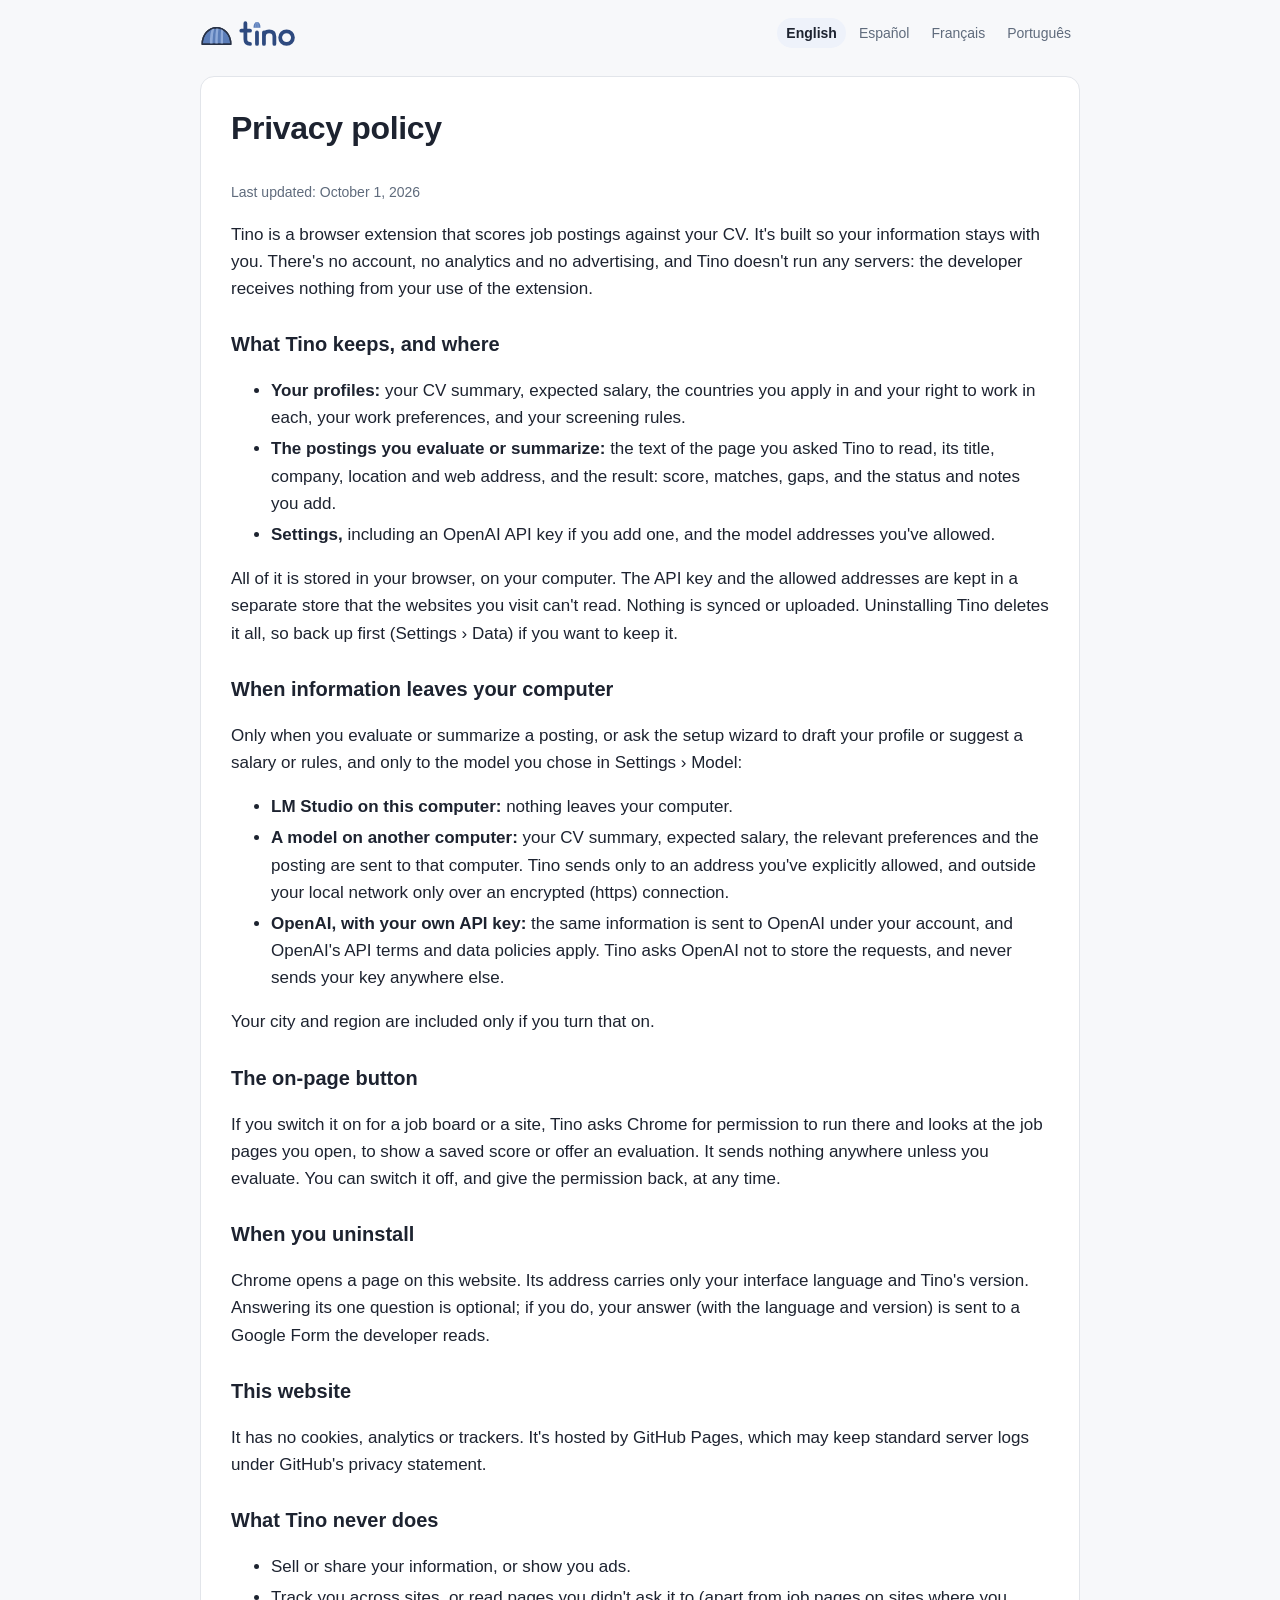
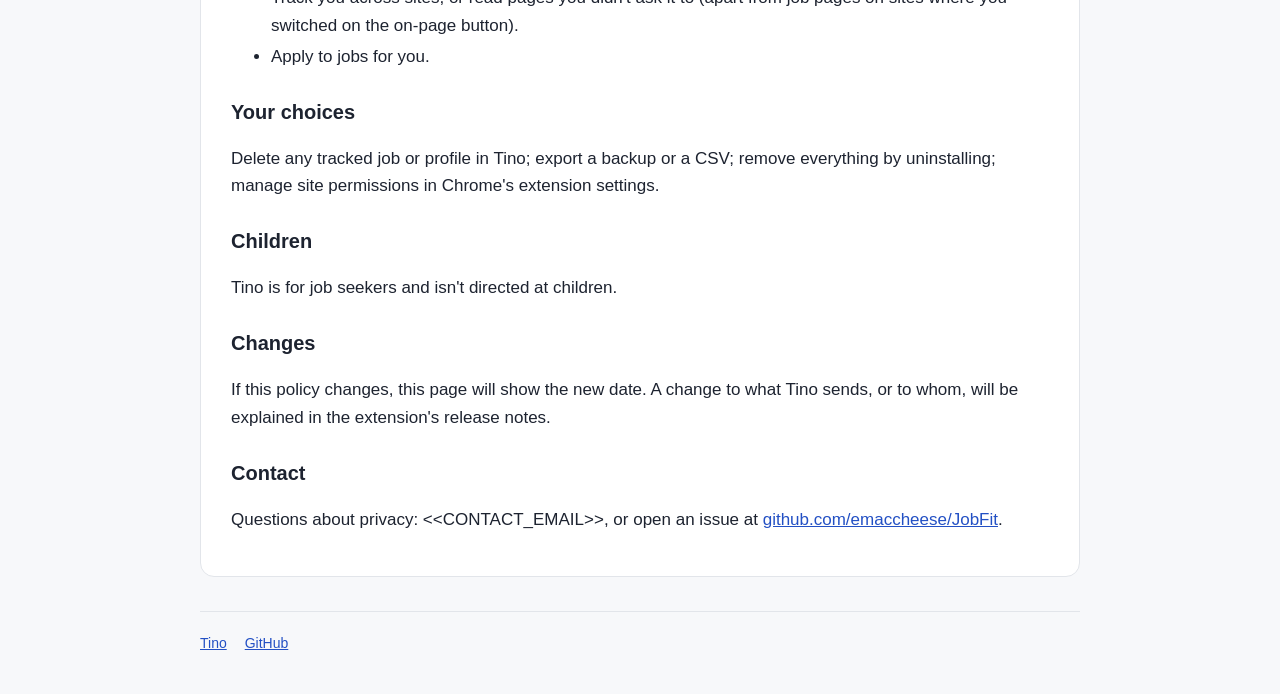
==== docs/privacy.html @ e21cdc2e "feat(brand): become Tino, the armadillo with good judgment, and get ready for the Web Store - New na" ====
<!doctype html>
<html lang="en">
<head>
<meta charset="utf-8">
<meta name="viewport" content="width=device-width, initial-scale=1">
<title>Privacy policy — Tino</title>
<meta name="title-es" content="Política de privacidad — Tino">
<meta name="title-fr" content="Politique de confidentialité — Tino">
<meta name="title-pt" content="Política de privacidade — Tino">
<link rel="icon" href="assets/tino-mark.svg" type="image/svg+xml">
<link rel="stylesheet" href="assets/site.css">
</head>
<body>
<div class="wrap">
  <header class="top">
    <a class="logo" href="./"><img class="logo-mark" src="assets/tino-mark.svg" alt=""><img class="logo-word" src="assets/wordmark.svg" alt="Tino"></a>
    <nav class="langs" aria-label="Language">
      <a data-switch="en" href="?lang=en" hreflang="en">English</a>
      <a data-switch="es" href="?lang=es" hreflang="es">Español</a>
      <a data-switch="fr" href="?lang=fr" hreflang="fr">Français</a>
      <a data-switch="pt" href="?lang=pt" hreflang="pt">Português</a>
    </nav>
  </header>

  <main>
    <!-- Placeholder: <<CONTACT_EMAIL>> is replaced with the dedicated address once it exists (store/checklist.md). -->

    <article class="doc" data-lang="en" lang="en">
      <h1>Privacy policy</h1>
      <p class="updated">Last updated: October 1, 2026</p>
      <p>Tino is a browser extension that scores job postings against your CV. It's built so your information stays with you. There's no account, no analytics and no advertising, and Tino doesn't run any servers: the developer receives nothing from your use of the extension.</p>

      <h2>What Tino keeps, and where</h2>
      <ul>
        <li><strong>Your profiles:</strong> your CV summary, expected salary, the countries you apply in and your right to work in each, your work preferences, and your screening rules.</li>
        <li><strong>The postings you evaluate or summarize:</strong> the text of the page you asked Tino to read, its title, company, location and web address, and the result: score, matches, gaps, and the status and notes you add.</li>
        <li><strong>Settings,</strong> including an OpenAI API key if you add one, and the model addresses you've allowed.</li>
      </ul>
      <p>All of it is stored in your browser, on your computer. The API key and the allowed addresses are kept in a separate store that the websites you visit can't read. Nothing is synced or uploaded. Uninstalling Tino deletes it all, so back up first (Settings › Data) if you want to keep it.</p>

      <h2>When information leaves your computer</h2>
      <p>Only when you evaluate or summarize a posting, or ask the setup wizard to draft your profile or suggest a salary or rules, and only to the model you chose in Settings › Model:</p>
      <ul>
        <li><strong>LM Studio on this computer:</strong> nothing leaves your computer.</li>
        <li><strong>A model on another computer:</strong> your CV summary, expected salary, the relevant preferences and the posting are sent to that computer. Tino sends only to an address you've explicitly allowed, and outside your local network only over an encrypted (https) connection.</li>
        <li><strong>OpenAI, with your own API key:</strong> the same information is sent to OpenAI under your account, and OpenAI's API terms and data policies apply. Tino asks OpenAI not to store the requests, and never sends your key anywhere else.</li>
      </ul>
      <p>Your city and region are included only if you turn that on.</p>

      <h2>The on-page button</h2>
      <p>If you switch it on for a job board or a site, Tino asks Chrome for permission to run there and looks at the job pages you open, to show a saved score or offer an evaluation. It sends nothing anywhere unless you evaluate. You can switch it off, and give the permission back, at any time.</p>

      <h2>When you uninstall</h2>
      <p>Chrome opens a page on this website. Its address carries only your interface language and Tino's version. Answering its one question is optional; if you do, your answer (with the language and version) is sent to a Google Form the developer reads.</p>

      <h2>This website</h2>
      <p>It has no cookies, analytics or trackers. It's hosted by GitHub Pages, which may keep standard server logs under GitHub's privacy statement.</p>

      <h2>What Tino never does</h2>
      <ul>
        <li>Sell or share your information, or show you ads.</li>
        <li>Track you across sites, or read pages you didn't ask it to (apart from job pages on sites where you switched on the on-page button).</li>
        <li>Apply to jobs for you.</li>
      </ul>

      <h2>Your choices</h2>
      <p>Delete any tracked job or profile in Tino; export a backup or a CSV; remove everything by uninstalling; manage site permissions in Chrome's extension settings.</p>

      <h2>Children</h2>
      <p>Tino is for job seekers and isn't directed at children.</p>

      <h2>Changes</h2>
      <p>If this policy changes, this page will show the new date. A change to what Tino sends, or to whom, will be explained in the extension's release notes.</p>

      <h2>Contact</h2>
      <p>Questions about privacy: &lt;&lt;CONTACT_EMAIL&gt;&gt;, or open an issue at <a href="https://github.com/emaccheese/JobFit/issues">github.com/emaccheese/JobFit</a>.</p>
    </article>

    <article class="doc" data-lang="es" lang="es">
      <h1>Política de privacidad</h1>
      <p class="updated">Última actualización: 1 de octubre de 2026</p>
      <p>Tino es una extensión del navegador que evalúa vacantes frente a tu CV. Está hecha para que tu información se quede contigo. No hay cuenta, ni analítica, ni publicidad, y Tino no opera ningún servidor: el desarrollador no recibe nada de tu uso de la extensión.</p>

      <h2>Qué guarda Tino, y dónde</h2>
      <ul>
        <li><strong>Tus perfiles:</strong> el resumen de tu CV, tu sueldo esperado, los países donde te postulas y tu permiso de trabajo en cada uno, tus preferencias de trabajo y tus reglas de filtrado.</li>
        <li><strong>Las vacantes que evalúas o resumes:</strong> el texto de la página que le pediste leer a Tino, su título, empresa, ubicación y dirección web, y el resultado: puntaje, coincidencias, brechas, y el estado y las notas que agregues.</li>
        <li><strong>La configuración,</strong> incluida una clave de API de OpenAI si agregas una, y las direcciones de modelo que hayas permitido.</li>
      </ul>
      <p>Todo se guarda en tu navegador, en tu computadora. La clave de API y las direcciones permitidas se guardan en un almacén aparte que los sitios que visitas no pueden leer. Nada se sincroniza ni se sube. Desinstalar Tino lo borra todo, así que haz un respaldo antes (Configuración › Datos) si quieres conservarlo.</p>

      <h2>Cuándo sale información de tu computadora</h2>
      <p>Solo cuando evalúas o resumes una vacante, o le pides al asistente de configuración que redacte tu perfil o sugiera un sueldo o reglas, y solo hacia el modelo que elegiste en Configuración › Modelo:</p>
      <ul>
        <li><strong>LM Studio en esta computadora:</strong> nada sale de tu computadora.</li>
        <li><strong>Un modelo en otra computadora:</strong> el resumen de tu CV, tu sueldo esperado, las preferencias relevantes y la vacante se envían a esa computadora. Tino solo envía a una dirección que hayas permitido expresamente y, fuera de tu red local, solo por una conexión cifrada (https).</li>
        <li><strong>OpenAI, con tu propia clave de API:</strong> la misma información se envía a OpenAI bajo tu cuenta, y aplican los términos y las políticas de datos de la API de OpenAI. Tino le pide a OpenAI que no guarde las solicitudes, y nunca envía tu clave a ningún otro lugar.</li>
      </ul>
      <p>Tu ciudad y región solo se incluyen si activas esa opción.</p>

      <h2>El botón en la página</h2>
      <p>Si lo activas para un portal de empleo o un sitio, Tino le pide permiso a Chrome para funcionar ahí y mira las vacantes que abres, para mostrar un puntaje guardado u ofrecer una evaluación. No envía nada a ningún lado a menos que evalúes. Puedes desactivarlo, y devolver el permiso, cuando quieras.</p>

      <h2>Cuando desinstalas</h2>
      <p>Chrome abre una página de este sitio. Su dirección lleva solo el idioma de la interfaz y la versión de Tino. Responder su única pregunta es opcional; si lo haces, tu respuesta (con el idioma y la versión) se envía a un formulario de Google que lee el desarrollador.</p>

      <h2>Este sitio web</h2>
      <p>No tiene cookies, analítica ni rastreadores. Está alojado en GitHub Pages, que puede guardar registros estándar del servidor según la declaración de privacidad de GitHub.</p>

      <h2>Lo que Tino nunca hace</h2>
      <ul>
        <li>Vender o compartir tu información, ni mostrarte anuncios.</li>
        <li>Rastrearte entre sitios, ni leer páginas que no le pediste (salvo las vacantes en sitios donde activaste el botón en la página).</li>
        <li>Postularse a empleos por ti.</li>
      </ul>

      <h2>Tus opciones</h2>
      <p>Borra cualquier empleo guardado o perfil en Tino; exporta un respaldo o un CSV; elimina todo desinstalando; administra los permisos de los sitios en la configuración de extensiones de Chrome.</p>

      <h2>Menores</h2>
      <p>Tino es para personas que buscan empleo y no está dirigido a menores.</p>

      <h2>Cambios</h2>
      <p>Si esta política cambia, esta página mostrará la nueva fecha. Un cambio en lo que Tino envía, o a quién, se explicará en las notas de la versión de la extensión.</p>

      <h2>Contacto</h2>
      <p>Preguntas sobre privacidad: &lt;&lt;CONTACT_EMAIL&gt;&gt;, o abre un issue en <a href="https://github.com/emaccheese/JobFit/issues">github.com/emaccheese/JobFit</a>.</p>
    </article>

    <article class="doc" data-lang="fr" lang="fr">
      <h1>Politique de confidentialité</h1>
      <p class="updated">Dernière mise à jour : 1er octobre 2026</p>
      <p>Tino est une extension de navigateur qui évalue des offres d'emploi par rapport à votre CV. Elle est conçue pour que vos informations restent chez vous. Pas de compte, pas d'analytique, pas de publicité, et Tino ne fait tourner aucun serveur : le développeur ne reçoit rien de votre utilisation de l'extension.</p>

      <h2>Ce que Tino conserve, et où</h2>
      <ul>
        <li><strong>Vos profils :</strong> le résumé de votre CV, votre salaire attendu, les pays où vous postulez et votre droit de travailler dans chacun, vos préférences de travail et vos règles de filtrage.</li>
        <li><strong>Les offres que vous évaluez ou résumez :</strong> le texte de la page que vous avez demandé à Tino de lire, son titre, l'entreprise, le lieu et l'adresse web, et le résultat : note, atouts, lacunes, ainsi que le statut et les notes que vous ajoutez.</li>
        <li><strong>Les paramètres,</strong> y compris une clé d'API OpenAI si vous en ajoutez une, et les adresses de modèle que vous avez autorisées.</li>
      </ul>
      <p>Tout est stocké dans votre navigateur, sur votre ordinateur. La clé d'API et les adresses autorisées sont conservées dans un espace séparé que les sites que vous visitez ne peuvent pas lire. Rien n'est synchronisé ni envoyé. Désinstaller Tino efface tout : faites une sauvegarde avant (Paramètres › Données) si vous voulez le garder.</p>

      <h2>Quand des informations quittent votre ordinateur</h2>
      <p>Seulement quand vous évaluez ou résumez une offre, ou que vous demandez à l'assistant de configuration de rédiger votre profil ou de suggérer un salaire ou des règles, et seulement vers le modèle choisi dans Paramètres › Modèle :</p>
      <ul>
        <li><strong>LM Studio sur cet ordinateur :</strong> rien ne quitte votre ordinateur.</li>
        <li><strong>Un modèle sur un autre ordinateur :</strong> le résumé de votre CV, votre salaire attendu, les préférences utiles et l'offre sont envoyés à cet ordinateur. Tino n'envoie qu'à une adresse que vous avez explicitement autorisée et, hors de votre réseau local, uniquement par une connexion chiffrée (https).</li>
        <li><strong>OpenAI, avec votre propre clé d'API :</strong> les mêmes informations sont envoyées à OpenAI sous votre compte, et les conditions et politiques de données de l'API d'OpenAI s'appliquent. Tino demande à OpenAI de ne pas conserver les requêtes, et n'envoie jamais votre clé ailleurs.</li>
      </ul>
      <p>Votre ville et votre région ne sont incluses que si vous activez cette option.</p>

      <h2>Le bouton sur la page</h2>
      <p>Si vous l'activez pour un site d'emploi, Tino demande à Chrome la permission d'y fonctionner et regarde les offres que vous ouvrez, pour afficher une note enregistrée ou proposer une évaluation. Il n'envoie rien tant que vous n'évaluez pas. Vous pouvez le désactiver, et rendre la permission, à tout moment.</p>

      <h2>Quand vous désinstallez</h2>
      <p>Chrome ouvre une page de ce site. Son adresse ne contient que la langue de l'interface et la version de Tino. Répondre à son unique question est facultatif ; si vous le faites, votre réponse (avec la langue et la version) est envoyée à un formulaire Google que lit le développeur.</p>

      <h2>Ce site web</h2>
      <p>Il n'a ni cookies, ni analytique, ni traceurs. Il est hébergé par GitHub Pages, qui peut conserver des journaux de serveur standard selon la déclaration de confidentialité de GitHub.</p>

      <h2>Ce que Tino ne fait jamais</h2>
      <ul>
        <li>Vendre ou partager vos informations, ni vous montrer de la publicité.</li>
        <li>Vous suivre d'un site à l'autre, ni lire des pages que vous ne lui avez pas demandées (sauf les offres sur les sites où vous avez activé le bouton sur la page).</li>
        <li>Postuler à votre place.</li>
      </ul>

      <h2>Vos choix</h2>
      <p>Supprimez toute offre suivie ou tout profil dans Tino ; exportez une sauvegarde ou un CSV ; effacez tout en désinstallant ; gérez les permissions des sites dans les paramètres des extensions de Chrome.</p>

      <h2>Enfants</h2>
      <p>Tino s'adresse aux personnes en recherche d'emploi et ne vise pas les enfants.</p>

      <h2>Modifications</h2>
      <p>Si cette politique change, cette page indiquera la nouvelle date. Tout changement dans ce que Tino envoie, ou à qui, sera expliqué dans les notes de version de l'extension.</p>

      <h2>Contact</h2>
      <p>Questions sur la confidentialité : &lt;&lt;CONTACT_EMAIL&gt;&gt;, ou ouvrez un ticket sur <a href="https://github.com/emaccheese/JobFit/issues">github.com/emaccheese/JobFit</a>.</p>
    </article>

    <article class="doc" data-lang="pt" lang="pt">
      <h1>Política de privacidade</h1>
      <p class="updated">Última atualização: 1º de outubro de 2026</p>
      <p>O Tino é uma extensão de navegador que avalia vagas em relação ao seu CV. Ele foi feito para que suas informações fiquem com você. Não há conta, nem análise de uso, nem publicidade, e o Tino não opera nenhum servidor: o desenvolvedor não recebe nada do seu uso da extensão.</p>

      <h2>O que o Tino guarda, e onde</h2>
      <ul>
        <li><strong>Seus perfis:</strong> o resumo do seu CV, a pretensão salarial, os países onde você se candidata e sua autorização de trabalho em cada um, suas preferências de trabalho e suas regras de filtragem.</li>
        <li><strong>As vagas que você avalia ou resume:</strong> o texto da página que você pediu para o Tino ler, o título, a empresa, o local e o endereço web, e o resultado: nota, pontos fortes, lacunas, e o status e as notas que você adicionar.</li>
        <li><strong>As configurações,</strong> incluindo uma chave de API da OpenAI se você adicionar uma, e os endereços de modelo que você permitiu.</li>
      </ul>
      <p>Tudo fica guardado no seu navegador, no seu computador. A chave de API e os endereços permitidos ficam em um armazenamento separado que os sites que você visita não conseguem ler. Nada é sincronizado nem enviado. Desinstalar o Tino apaga tudo, então faça um backup antes (Configurações › Dados) se quiser manter.</p>

      <h2>Quando informações saem do seu computador</h2>
      <p>Somente quando você avalia ou resume uma vaga, ou pede ao assistente de configuração para redigir seu perfil ou sugerir um salário ou regras, e somente para o modelo que você escolheu em Configurações › Modelo:</p>
      <ul>
        <li><strong>LM Studio neste computador:</strong> nada sai do seu computador.</li>
        <li><strong>Um modelo em outro computador:</strong> o resumo do seu CV, a pretensão salarial, as preferências relevantes e a vaga são enviados para esse computador. O Tino só envia para um endereço que você permitiu explicitamente e, fora da sua rede local, somente por uma conexão criptografada (https).</li>
        <li><strong>OpenAI, com sua própria chave de API:</strong> as mesmas informações são enviadas à OpenAI na sua conta, e valem os termos e as políticas de dados da API da OpenAI. O Tino pede à OpenAI que não guarde as solicitações, e nunca envia sua chave para nenhum outro lugar.</li>
      </ul>
      <p>Sua cidade e região só são incluídas se você ativar essa opção.</p>

      <h2>O botão na página</h2>
      <p>Se você o ativar para um site de vagas, o Tino pede permissão ao Chrome para funcionar ali e olha as vagas que você abre, para mostrar uma nota salva ou oferecer uma avaliação. Ele não envia nada para lugar nenhum a menos que você avalie. Você pode desativá-lo, e devolver a permissão, quando quiser.</p>

      <h2>Quando você desinstala</h2>
      <p>O Chrome abre uma página deste site. O endereço leva apenas o idioma da interface e a versão do Tino. Responder à única pergunta é opcional; se você responder, sua resposta (com o idioma e a versão) é enviada a um formulário do Google que o desenvolvedor lê.</p>

      <h2>Este site</h2>
      <p>Não tem cookies, análise de uso nem rastreadores. É hospedado pelo GitHub Pages, que pode manter registros padrão de servidor conforme a declaração de privacidade do GitHub.</p>

      <h2>O que o Tino nunca faz</h2>
      <ul>
        <li>Vender ou compartilhar suas informações, nem mostrar anúncios.</li>
        <li>Rastrear você entre sites, nem ler páginas que você não pediu (exceto as vagas em sites onde você ativou o botão na página).</li>
        <li>Candidatar-se a vagas por você.</li>
      </ul>

      <h2>Suas escolhas</h2>
      <p>Apague qualquer vaga acompanhada ou perfil no Tino; exporte um backup ou um CSV; remova tudo desinstalando; gerencie as permissões dos sites nas configurações de extensões do Chrome.</p>

      <h2>Crianças</h2>
      <p>O Tino é para quem busca emprego e não é direcionado a crianças.</p>

      <h2>Mudanças</h2>
      <p>Se esta política mudar, esta página mostrará a nova data. Uma mudança no que o Tino envia, ou para quem, será explicada nas notas de versão da extensão.</p>

      <h2>Contato</h2>
      <p>Dúvidas sobre privacidade: &lt;&lt;CONTACT_EMAIL&gt;&gt;, ou abra uma issue em <a href="https://github.com/emaccheese/JobFit/issues">github.com/emaccheese/JobFit</a>.</p>
    </article>
  </main>

  <footer>
    <a href="./">Tino</a>
    <a href="https://github.com/emaccheese/JobFit">GitHub</a>
  </footer>
</div>
<script src="assets/site.js"></script>
</body>
</html>
---- docs/assets/site.css ----
/* Tino's public site (GitHub Pages, served from docs/). The brand palette
   (brand/brand.md); no web fonts, no trackers, no external requests. */
:root {
  color-scheme: light;
  --page: #f7f8fa;
  --card: #ffffff;
  --text: #1d2330;
  --muted: #5f6b7c;
  --line: #e2e5ea;
  --accent: #2350c4;     /* Tino blue: 6.96:1 with white */
  --accent-fg: #2350c4;
  --denim: #5b7db8;
  --denim-soft: #eef2fa;
  --coral: #e8907a;
  --sand: #ebcfaa;
  --radius: 14px;
  --font: -apple-system, BlinkMacSystemFont, "Segoe UI", Roboto, "Helvetica Neue", Arial, sans-serif;
}
@media (prefers-color-scheme: dark) {
  :root {
    color-scheme: dark;
    --page: #14171c;
    --card: #1c2027;
    --text: #e6e9ee;
    --muted: #a3acba;
    --line: #2e343d;
    --accent-fg: #8ab4f8;
    --denim-soft: #1f2a3d;
  }
}
* { box-sizing: border-box; }
html { -webkit-text-size-adjust: 100%; }
body { margin: 0; background: var(--page); color: var(--text); font: 17px/1.6 var(--font); }
a { color: var(--accent-fg); }
a:focus-visible, button:focus-visible, input:focus-visible { outline: 3px solid var(--accent-fg); outline-offset: 2px; border-radius: 4px; }
.wrap { max-width: 920px; margin: 0 auto; padding: 0 20px; }
.top { display: flex; align-items: center; justify-content: space-between; gap: 12px; padding: 18px 0; }
.logo { display: inline-flex; align-items: flex-end; gap: 6px; text-decoration: none; }
.logo .logo-mark { height: 22px; margin-bottom: 1px; }
.logo .logo-word { height: 30px; }
.langs { display: flex; gap: 4px; flex-wrap: wrap; }
.langs a { padding: 4px 9px; border-radius: 999px; font-size: 14px; text-decoration: none; color: var(--muted); }
.langs a[aria-current="true"] { background: var(--denim-soft); color: var(--text); font-weight: 600; }
.hero { display: grid; grid-template-columns: 1.1fr .9fr; align-items: center; gap: 28px; padding: 26px 0 30px; }
.hero h1 { font-size: clamp(32px, 6vw, 52px); line-height: 1.08; margin: 0 0 14px; letter-spacing: -.02em; }
.hero p { font-size: 19px; color: var(--muted); margin: 0 0 22px; }
.hero img { width: 100%; max-width: 380px; justify-self: center; }
.btn { display: inline-block; padding: 12px 20px; border-radius: 10px; background: var(--accent); color: #fff; font-weight: 700; text-decoration: none; }
.btn.secondary { background: transparent; color: var(--accent-fg); border: 2px solid currentColor; margin-left: 8px; }
.note { font-size: 14px; color: var(--muted); margin-top: 10px; }
.cards { display: grid; grid-template-columns: repeat(3, 1fr); gap: 16px; margin: 10px 0 34px; }
.card { background: var(--card); border: 1px solid var(--line); border-radius: var(--radius); padding: 18px; }
.card h2, .card h3 { margin: 0 0 6px; font-size: 18px; }
.card p { margin: 0; color: var(--muted); font-size: 16px; }
.step-n { display: inline-grid; place-items: center; width: 28px; height: 28px; border-radius: 50%; background: var(--denim-soft); color: var(--text); font-weight: 700; margin-bottom: 8px; }
.promise { display: grid; grid-template-columns: 180px 1fr; gap: 24px; align-items: center; background: var(--card); border: 1px solid var(--line); border-radius: var(--radius); padding: 22px; margin-bottom: 34px; }
.promise img { width: 100%; }
.promise h2 { margin: 0 0 8px; }
.promise ul { margin: 0; padding-left: 20px; color: var(--muted); }
footer { border-top: 1px solid var(--line); padding: 20px 0 40px; color: var(--muted); font-size: 14px; display: flex; gap: 18px; flex-wrap: wrap; }
.doc { background: var(--card); border: 1px solid var(--line); border-radius: var(--radius); padding: 26px 30px; margin: 10px 0 34px; }
.doc h1 { margin-top: 0; font-size: 32px; letter-spacing: -.01em; }
.doc h2 { font-size: 20px; margin: 26px 0 6px; }
.doc .updated { color: var(--muted); font-size: 14px; }
.doc li { margin: 4px 0; }
.choices { display: grid; gap: 8px; margin: 16px 0; }
.choices label { display: flex; gap: 10px; align-items: center; background: var(--card); border: 1px solid var(--line); border-radius: 10px; padding: 12px 14px; cursor: pointer; }
.choices input { accent-color: var(--accent); width: 18px; height: 18px; }
textarea { width: 100%; min-height: 90px; font: inherit; padding: 10px; border-radius: 10px; border: 1px solid var(--line); background: var(--card); color: var(--text); }
button.btn { border: 0; font: inherit; font-weight: 700; cursor: pointer; }
[hidden] { display: none !important; }
.sr-only { position: absolute !important; width: 1px; height: 1px; margin: -1px; overflow: hidden; clip: rect(0 0 0 0); white-space: nowrap; border: 0; }
/* Before the language script runs (or without it), English only. */
html:not(.js) [data-lang]:not([data-lang="en"]) { display: none; }
@media (max-width: 760px) {
  .hero { grid-template-columns: 1fr; }
  .hero img { max-width: 260px; }
  .cards { grid-template-columns: 1fr; }
  .promise { grid-template-columns: 1fr; text-align: left; }
  .promise img { max-width: 140px; }
  .btn.secondary { margin: 10px 0 0; }
}
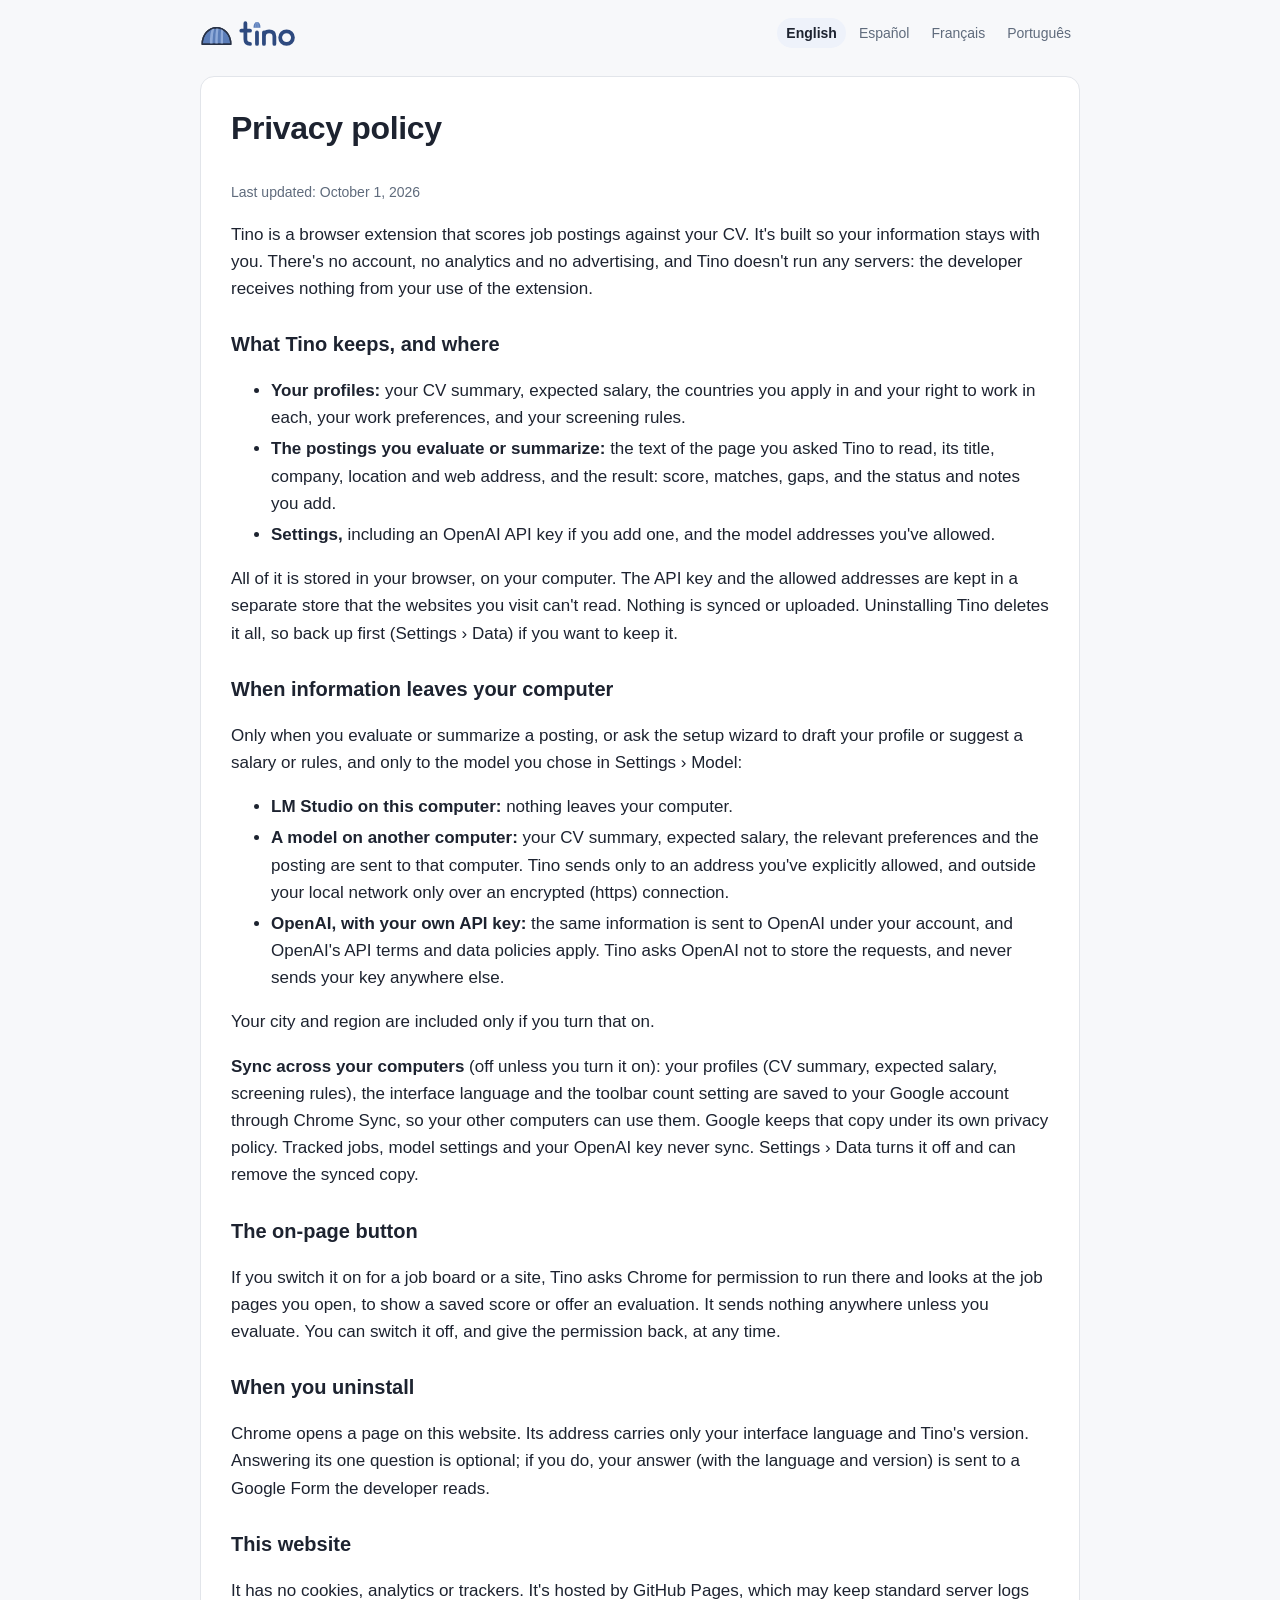
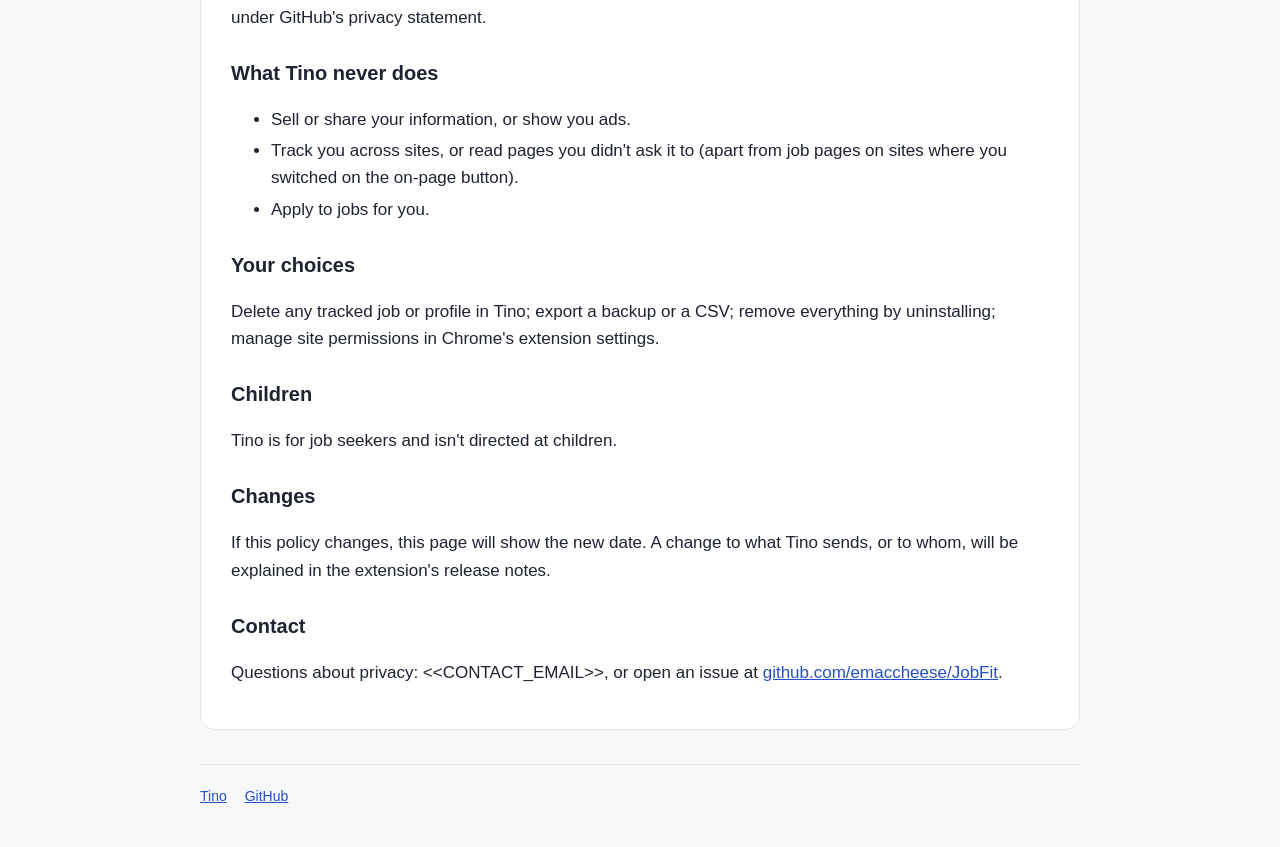
==== commit c6c212a9: "feat(sync): sync profiles and preferences across computers through the Chrome account (opt-in) - syn" ====
--- a/docs/privacy.html
+++ b/docs/privacy.html
@@ -46,6 +46,7 @@
         <li><strong>OpenAI, with your own API key:</strong> the same information is sent to OpenAI under your account, and OpenAI's API terms and data policies apply. Tino asks OpenAI not to store the requests, and never sends your key anywhere else.</li>
       </ul>
       <p>Your city and region are included only if you turn that on.</p>
+      <p><strong>Sync across your computers</strong> (off unless you turn it on): your profiles (CV summary, expected salary, screening rules), the interface language and the toolbar count setting are saved to your Google account through Chrome Sync, so your other computers can use them. Google keeps that copy under its own privacy policy. Tracked jobs, model settings and your OpenAI key never sync. Settings › Data turns it off and can remove the synced copy.</p>
 
       <h2>The on-page button</h2>
       <p>If you switch it on for a job board or a site, Tino asks Chrome for permission to run there and looks at the job pages you open, to show a saved score or offer an evaluation. It sends nothing anywhere unless you evaluate. You can switch it off, and give the permission back, at any time.</p>
@@ -97,6 +98,7 @@
         <li><strong>OpenAI, con tu propia clave de API:</strong> la misma información se envía a OpenAI bajo tu cuenta, y aplican los términos y las políticas de datos de la API de OpenAI. Tino le pide a OpenAI que no guarde las solicitudes, y nunca envía tu clave a ningún otro lugar.</li>
       </ul>
       <p>Tu ciudad y región solo se incluyen si activas esa opción.</p>
+      <p><strong>Sincronizar entre tus computadoras</strong> (desactivado salvo que lo actives): tus perfiles (resumen del CV, sueldo esperado, reglas de filtrado), el idioma y el ajuste del conteo del icono se guardan en tu cuenta de Google mediante la sincronización de Chrome, para que tus otras computadoras puedan usarlos. Google guarda esa copia según su propia política de privacidad. Los empleos guardados, la configuración del modelo y tu clave de OpenAI nunca se sincronizan. En Configuración › Datos puedes desactivarlo y quitar la copia sincronizada.</p>
 
       <h2>El botón en la página</h2>
       <p>Si lo activas para un portal de empleo o un sitio, Tino le pide permiso a Chrome para funcionar ahí y mira las vacantes que abres, para mostrar un puntaje guardado u ofrecer una evaluación. No envía nada a ningún lado a menos que evalúes. Puedes desactivarlo, y devolver el permiso, cuando quieras.</p>
@@ -148,6 +150,7 @@
         <li><strong>OpenAI, avec votre propre clé d'API :</strong> les mêmes informations sont envoyées à OpenAI sous votre compte, et les conditions et politiques de données de l'API d'OpenAI s'appliquent. Tino demande à OpenAI de ne pas conserver les requêtes, et n'envoie jamais votre clé ailleurs.</li>
       </ul>
       <p>Votre ville et votre région ne sont incluses que si vous activez cette option.</p>
+      <p><strong>Synchroniser entre vos ordinateurs</strong> (désactivé sauf si vous l'activez) : vos profils (résumé du CV, salaire attendu, règles de filtrage), la langue et le réglage du compteur de l'icône sont enregistrés dans votre compte Google via la synchronisation de Chrome, pour que vos autres ordinateurs puissent les utiliser. Google conserve cette copie selon sa propre politique de confidentialité. Les offres suivies, les réglages du modèle et votre clé OpenAI ne sont jamais synchronisés. Paramètres › Données permet de la désactiver et de supprimer la copie synchronisée.</p>
 
       <h2>Le bouton sur la page</h2>
       <p>Si vous l'activez pour un site d'emploi, Tino demande à Chrome la permission d'y fonctionner et regarde les offres que vous ouvrez, pour afficher une note enregistrée ou proposer une évaluation. Il n'envoie rien tant que vous n'évaluez pas. Vous pouvez le désactiver, et rendre la permission, à tout moment.</p>
@@ -199,6 +202,7 @@
         <li><strong>OpenAI, com sua própria chave de API:</strong> as mesmas informações são enviadas à OpenAI na sua conta, e valem os termos e as políticas de dados da API da OpenAI. O Tino pede à OpenAI que não guarde as solicitações, e nunca envia sua chave para nenhum outro lugar.</li>
       </ul>
       <p>Sua cidade e região só são incluídas se você ativar essa opção.</p>
+      <p><strong>Sincronizar entre seus computadores</strong> (desativado, a menos que você ative): seus perfis (resumo do CV, salário esperado, regras de triagem), o idioma e a configuração da contagem do ícone são salvos na sua conta do Google pela sincronização do Chrome, para que seus outros computadores possam usá-los. O Google guarda essa cópia conforme a própria política de privacidade. As vagas acompanhadas, as configurações do modelo e sua chave da OpenAI nunca são sincronizadas. Em Configurações › Dados você pode desativar e remover a cópia sincronizada.</p>
 
       <h2>O botão na página</h2>
       <p>Se você o ativar para um site de vagas, o Tino pede permissão ao Chrome para funcionar ali e olha as vagas que você abre, para mostrar uma nota salva ou oferecer uma avaliação. Ele não envia nada para lugar nenhum a menos que você avalie. Você pode desativá-lo, e devolver a permissão, quando quiser.</p>
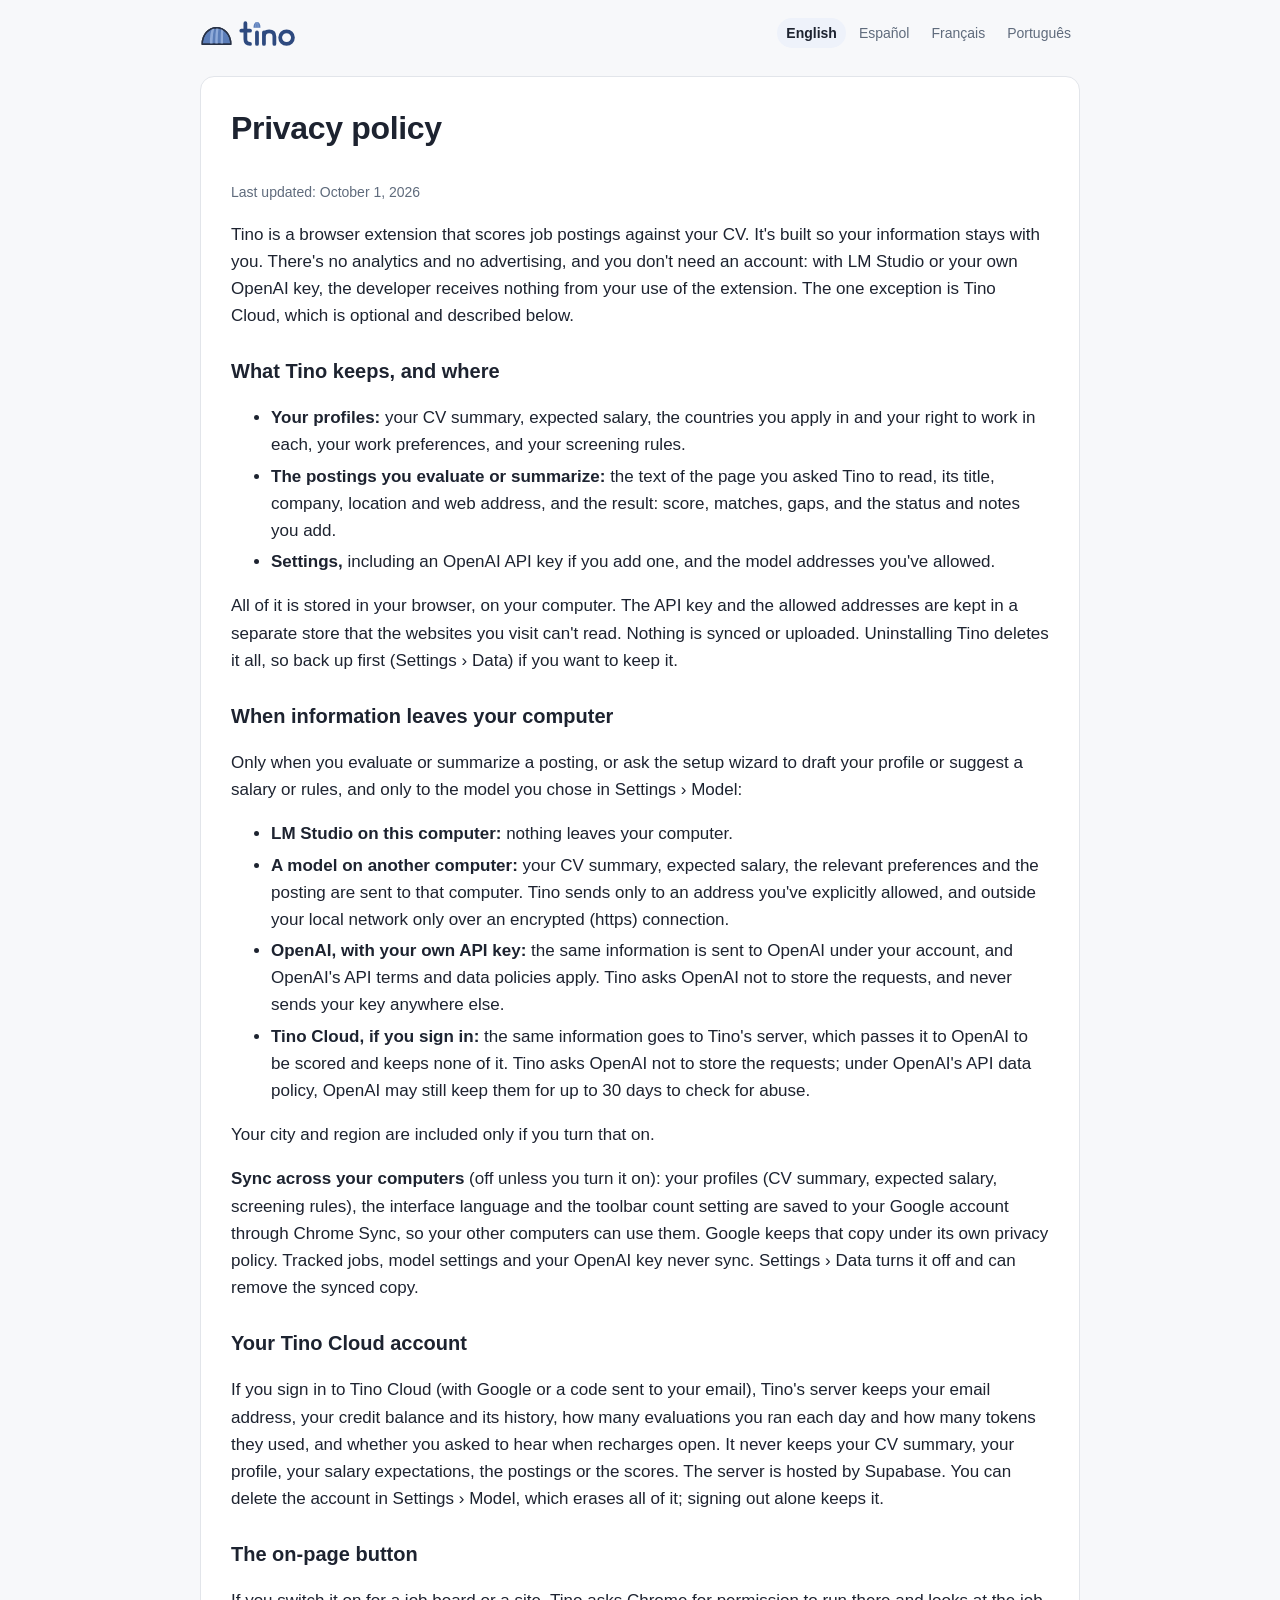
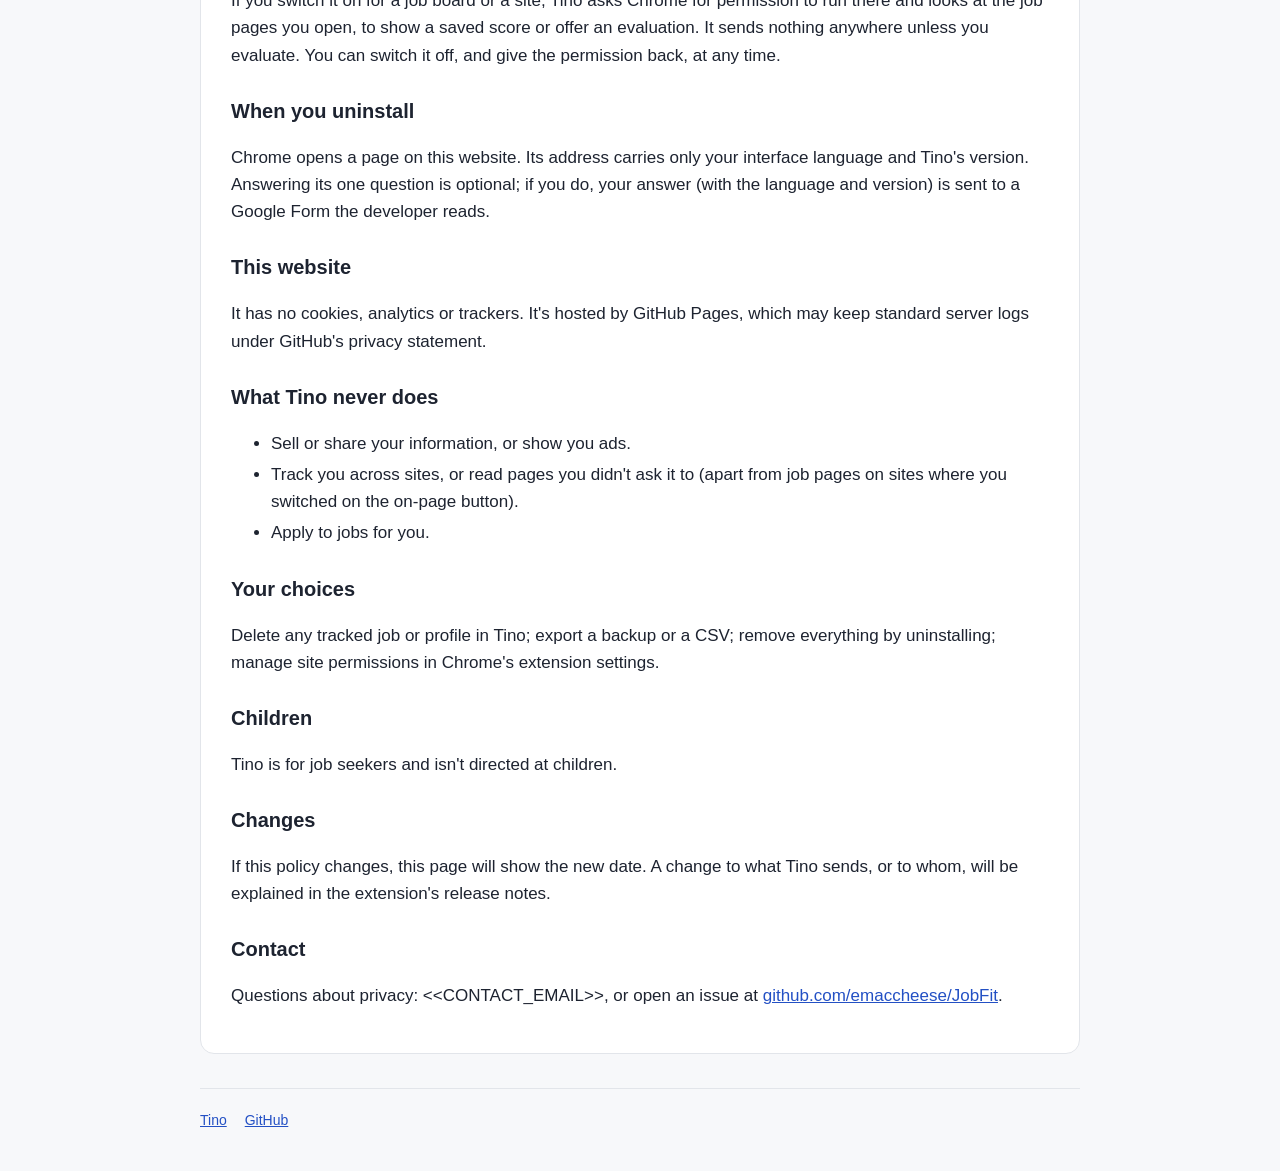
==== commit 83009ab1: "feat(cloud): score with Tino Cloud from the extension, with sign-in and effort levels - Tino Cloud i" ====
--- a/docs/privacy.html
+++ b/docs/privacy.html
@@ -28,7 +28,7 @@
     <article class="doc" data-lang="en" lang="en">
       <h1>Privacy policy</h1>
       <p class="updated">Last updated: October 1, 2026</p>
-      <p>Tino is a browser extension that scores job postings against your CV. It's built so your information stays with you. There's no account, no analytics and no advertising, and Tino doesn't run any servers: the developer receives nothing from your use of the extension.</p>
+      <p>Tino is a browser extension that scores job postings against your CV. It's built so your information stays with you. There's no analytics and no advertising, and you don't need an account: with LM Studio or your own OpenAI key, the developer receives nothing from your use of the extension. The one exception is Tino Cloud, which is optional and described below.</p>
 
       <h2>What Tino keeps, and where</h2>
       <ul>
@@ -44,9 +44,13 @@
         <li><strong>LM Studio on this computer:</strong> nothing leaves your computer.</li>
         <li><strong>A model on another computer:</strong> your CV summary, expected salary, the relevant preferences and the posting are sent to that computer. Tino sends only to an address you've explicitly allowed, and outside your local network only over an encrypted (https) connection.</li>
         <li><strong>OpenAI, with your own API key:</strong> the same information is sent to OpenAI under your account, and OpenAI's API terms and data policies apply. Tino asks OpenAI not to store the requests, and never sends your key anywhere else.</li>
+        <li><strong>Tino Cloud, if you sign in:</strong> the same information goes to Tino's server, which passes it to OpenAI to be scored and keeps none of it. Tino asks OpenAI not to store the requests; under OpenAI's API data policy, OpenAI may still keep them for up to 30 days to check for abuse.</li>
       </ul>
       <p>Your city and region are included only if you turn that on.</p>
       <p><strong>Sync across your computers</strong> (off unless you turn it on): your profiles (CV summary, expected salary, screening rules), the interface language and the toolbar count setting are saved to your Google account through Chrome Sync, so your other computers can use them. Google keeps that copy under its own privacy policy. Tracked jobs, model settings and your OpenAI key never sync. Settings › Data turns it off and can remove the synced copy.</p>
+
+      <h2>Your Tino Cloud account</h2>
+      <p>If you sign in to Tino Cloud (with Google or a code sent to your email), Tino's server keeps your email address, your credit balance and its history, how many evaluations you ran each day and how many tokens they used, and whether you asked to hear when recharges open. It never keeps your CV summary, your profile, your salary expectations, the postings or the scores. The server is hosted by Supabase. You can delete the account in Settings › Model, which erases all of it; signing out alone keeps it.</p>
 
       <h2>The on-page button</h2>
       <p>If you switch it on for a job board or a site, Tino asks Chrome for permission to run there and looks at the job pages you open, to show a saved score or offer an evaluation. It sends nothing anywhere unless you evaluate. You can switch it off, and give the permission back, at any time.</p>
@@ -80,7 +84,7 @@
     <article class="doc" data-lang="es" lang="es">
       <h1>Política de privacidad</h1>
       <p class="updated">Última actualización: 1 de octubre de 2026</p>
-      <p>Tino es una extensión del navegador que evalúa vacantes frente a tu CV. Está hecha para que tu información se quede contigo. No hay cuenta, ni analítica, ni publicidad, y Tino no opera ningún servidor: el desarrollador no recibe nada de tu uso de la extensión.</p>
+      <p>Tino es una extensión del navegador que evalúa vacantes frente a tu CV. Está hecha para que tu información se quede contigo. No hay analítica ni publicidad, y no necesitas una cuenta: con LM Studio o tu propia clave de OpenAI, el desarrollador no recibe nada de tu uso de la extensión. La única excepción es Tino Cloud, que es opcional y se describe abajo.</p>
 
       <h2>Qué guarda Tino, y dónde</h2>
       <ul>
@@ -96,9 +100,13 @@
         <li><strong>LM Studio en esta computadora:</strong> nada sale de tu computadora.</li>
         <li><strong>Un modelo en otra computadora:</strong> el resumen de tu CV, tu sueldo esperado, las preferencias relevantes y la vacante se envían a esa computadora. Tino solo envía a una dirección que hayas permitido expresamente y, fuera de tu red local, solo por una conexión cifrada (https).</li>
         <li><strong>OpenAI, con tu propia clave de API:</strong> la misma información se envía a OpenAI bajo tu cuenta, y aplican los términos y las políticas de datos de la API de OpenAI. Tino le pide a OpenAI que no guarde las solicitudes, y nunca envía tu clave a ningún otro lugar.</li>
+        <li><strong>Tino Cloud, si inicias sesión:</strong> la misma información va al servidor de Tino, que la pasa a OpenAI para evaluarla y no guarda nada de ella. Tino le pide a OpenAI que no guarde las solicitudes; según la política de datos de la API de OpenAI, OpenAI aun así puede conservarlas hasta 30 días para detectar abusos.</li>
       </ul>
       <p>Tu ciudad y región solo se incluyen si activas esa opción.</p>
       <p><strong>Sincronizar entre tus computadoras</strong> (desactivado salvo que lo actives): tus perfiles (resumen del CV, sueldo esperado, reglas de filtrado), el idioma y el ajuste del conteo del icono se guardan en tu cuenta de Google mediante la sincronización de Chrome, para que tus otras computadoras puedan usarlos. Google guarda esa copia según su propia política de privacidad. Los empleos guardados, la configuración del modelo y tu clave de OpenAI nunca se sincronizan. En Configuración › Datos puedes desactivarlo y quitar la copia sincronizada.</p>
+
+      <h2>Tu cuenta de Tino Cloud</h2>
+      <p>Si inicias sesión en Tino Cloud (con Google o con un código enviado a tu correo), el servidor de Tino guarda tu correo electrónico, tu saldo de crédito y su historial, cuántas evaluaciones hiciste cada día y cuántos tokens usaron, y si pediste que te avisaran cuando haya recargas. Nunca guarda tu resumen de CV, tu perfil, tus expectativas de sueldo, las vacantes ni las notas. El servidor está alojado en Supabase. Puedes eliminar la cuenta en Configuración › Modelo, lo que borra todo; cerrar sesión no la borra.</p>
 
       <h2>El botón en la página</h2>
       <p>Si lo activas para un portal de empleo o un sitio, Tino le pide permiso a Chrome para funcionar ahí y mira las vacantes que abres, para mostrar un puntaje guardado u ofrecer una evaluación. No envía nada a ningún lado a menos que evalúes. Puedes desactivarlo, y devolver el permiso, cuando quieras.</p>
@@ -132,7 +140,7 @@
     <article class="doc" data-lang="fr" lang="fr">
       <h1>Politique de confidentialité</h1>
       <p class="updated">Dernière mise à jour : 1er octobre 2026</p>
-      <p>Tino est une extension de navigateur qui évalue des offres d'emploi par rapport à votre CV. Elle est conçue pour que vos informations restent chez vous. Pas de compte, pas d'analytique, pas de publicité, et Tino ne fait tourner aucun serveur : le développeur ne reçoit rien de votre utilisation de l'extension.</p>
+      <p>Tino est une extension de navigateur qui évalue des offres d'emploi par rapport à votre CV. Elle est conçue pour que vos informations restent chez vous. Pas d'analytique, pas de publicité, et aucun compte n'est nécessaire : avec LM Studio ou votre propre clé OpenAI, le développeur ne reçoit rien de votre utilisation de l'extension. La seule exception est Tino Cloud, facultatif et décrit plus bas.</p>
 
       <h2>Ce que Tino conserve, et où</h2>
       <ul>
@@ -148,9 +156,13 @@
         <li><strong>LM Studio sur cet ordinateur :</strong> rien ne quitte votre ordinateur.</li>
         <li><strong>Un modèle sur un autre ordinateur :</strong> le résumé de votre CV, votre salaire attendu, les préférences utiles et l'offre sont envoyés à cet ordinateur. Tino n'envoie qu'à une adresse que vous avez explicitement autorisée et, hors de votre réseau local, uniquement par une connexion chiffrée (https).</li>
         <li><strong>OpenAI, avec votre propre clé d'API :</strong> les mêmes informations sont envoyées à OpenAI sous votre compte, et les conditions et politiques de données de l'API d'OpenAI s'appliquent. Tino demande à OpenAI de ne pas conserver les requêtes, et n'envoie jamais votre clé ailleurs.</li>
+        <li><strong>Tino Cloud, si vous vous connectez :</strong> les mêmes informations vont au serveur de Tino, qui les transmet à OpenAI pour l'évaluation et n'en conserve rien. Tino demande à OpenAI de ne pas conserver les requêtes ; selon la politique de données de l'API d'OpenAI, OpenAI peut toutefois les garder jusqu'à 30 jours pour détecter les abus.</li>
       </ul>
       <p>Votre ville et votre région ne sont incluses que si vous activez cette option.</p>
       <p><strong>Synchroniser entre vos ordinateurs</strong> (désactivé sauf si vous l'activez) : vos profils (résumé du CV, salaire attendu, règles de filtrage), la langue et le réglage du compteur de l'icône sont enregistrés dans votre compte Google via la synchronisation de Chrome, pour que vos autres ordinateurs puissent les utiliser. Google conserve cette copie selon sa propre politique de confidentialité. Les offres suivies, les réglages du modèle et votre clé OpenAI ne sont jamais synchronisés. Paramètres › Données permet de la désactiver et de supprimer la copie synchronisée.</p>
+
+      <h2>Votre compte Tino Cloud</h2>
+      <p>Si vous vous connectez à Tino Cloud (avec Google ou un code envoyé par e-mail), le serveur de Tino conserve votre adresse e-mail, votre solde de crédit et son historique, le nombre d'évaluations faites chaque jour et les tokens utilisés, et si vous avez demandé à être prévenu de l'ouverture des recharges. Il ne conserve jamais votre résumé de CV, votre profil, vos attentes salariales, les offres ni les notes. Le serveur est hébergé par Supabase. Vous pouvez supprimer le compte dans Paramètres › Modèle, ce qui efface tout ; se déconnecter ne le supprime pas.</p>
 
       <h2>Le bouton sur la page</h2>
       <p>Si vous l'activez pour un site d'emploi, Tino demande à Chrome la permission d'y fonctionner et regarde les offres que vous ouvrez, pour afficher une note enregistrée ou proposer une évaluation. Il n'envoie rien tant que vous n'évaluez pas. Vous pouvez le désactiver, et rendre la permission, à tout moment.</p>
@@ -184,7 +196,7 @@
     <article class="doc" data-lang="pt" lang="pt">
       <h1>Política de privacidade</h1>
       <p class="updated">Última atualização: 1º de outubro de 2026</p>
-      <p>O Tino é uma extensão de navegador que avalia vagas em relação ao seu CV. Ele foi feito para que suas informações fiquem com você. Não há conta, nem análise de uso, nem publicidade, e o Tino não opera nenhum servidor: o desenvolvedor não recebe nada do seu uso da extensão.</p>
+      <p>O Tino é uma extensão de navegador que avalia vagas em relação ao seu CV. Ele foi feito para que suas informações fiquem com você. Não há análise de uso nem publicidade, e você não precisa de conta: com o LM Studio ou sua própria chave da OpenAI, o desenvolvedor não recebe nada do seu uso da extensão. A única exceção é o Tino Cloud, que é opcional e está descrito abaixo.</p>
 
       <h2>O que o Tino guarda, e onde</h2>
       <ul>
@@ -200,9 +212,13 @@
         <li><strong>LM Studio neste computador:</strong> nada sai do seu computador.</li>
         <li><strong>Um modelo em outro computador:</strong> o resumo do seu CV, a pretensão salarial, as preferências relevantes e a vaga são enviados para esse computador. O Tino só envia para um endereço que você permitiu explicitamente e, fora da sua rede local, somente por uma conexão criptografada (https).</li>
         <li><strong>OpenAI, com sua própria chave de API:</strong> as mesmas informações são enviadas à OpenAI na sua conta, e valem os termos e as políticas de dados da API da OpenAI. O Tino pede à OpenAI que não guarde as solicitações, e nunca envia sua chave para nenhum outro lugar.</li>
+        <li><strong>Tino Cloud, se você entrar:</strong> as mesmas informações vão para o servidor do Tino, que as repassa à OpenAI para avaliação e não guarda nada delas. O Tino pede à OpenAI que não guarde as solicitações; pela política de dados da API da OpenAI, a OpenAI ainda pode mantê-las por até 30 dias para detectar abusos.</li>
       </ul>
       <p>Sua cidade e região só são incluídas se você ativar essa opção.</p>
       <p><strong>Sincronizar entre seus computadores</strong> (desativado, a menos que você ative): seus perfis (resumo do CV, salário esperado, regras de triagem), o idioma e a configuração da contagem do ícone são salvos na sua conta do Google pela sincronização do Chrome, para que seus outros computadores possam usá-los. O Google guarda essa cópia conforme a própria política de privacidade. As vagas acompanhadas, as configurações do modelo e sua chave da OpenAI nunca são sincronizadas. Em Configurações › Dados você pode desativar e remover a cópia sincronizada.</p>
+
+      <h2>Sua conta do Tino Cloud</h2>
+      <p>Se você entrar no Tino Cloud (com o Google ou com um código enviado ao seu e-mail), o servidor do Tino guarda seu endereço de e-mail, seu saldo de crédito e o histórico dele, quantas avaliações você fez por dia e quantos tokens elas usaram, e se você pediu para ser avisado quando as recargas abrirem. Ele nunca guarda seu resumo de CV, seu perfil, suas expectativas salariais, as vagas nem as notas. O servidor fica hospedado no Supabase. Você pode excluir a conta em Configurações › Modelo, o que apaga tudo; sair da conta não a exclui.</p>
 
       <h2>O botão na página</h2>
       <p>Se você o ativar para um site de vagas, o Tino pede permissão ao Chrome para funcionar ali e olha as vagas que você abre, para mostrar uma nota salva ou oferecer uma avaliação. Ele não envia nada para lugar nenhum a menos que você avalie. Você pode desativá-lo, e devolver a permissão, quando quiser.</p>
